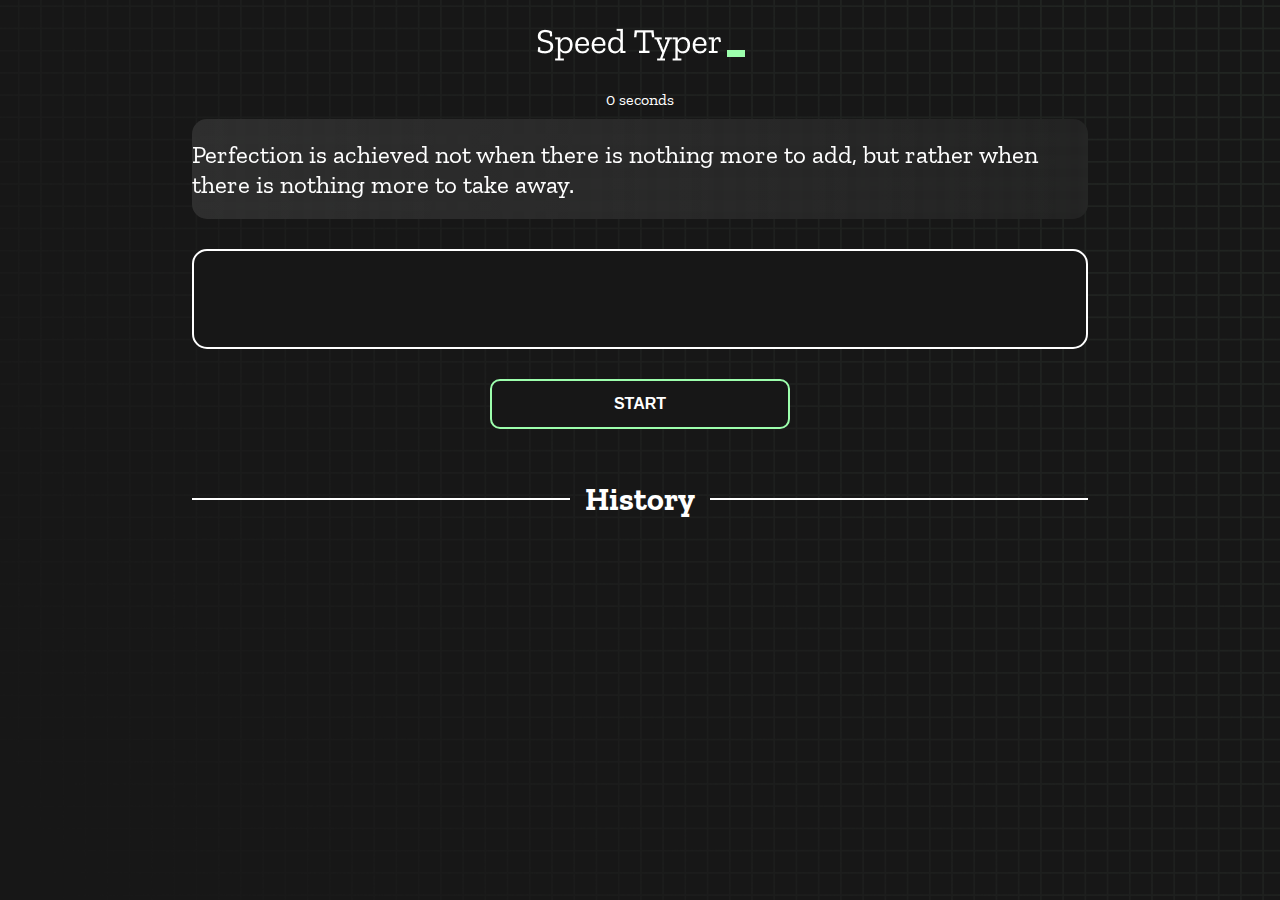
==== index.html @ fdcc238a "Initial commit" ====
<!DOCTYPE html>
<html lang="en">
  <head>
    <meta charset="UTF-8" />
    <meta http-equiv="X-UA-Compatible" content="IE=edge" />
    <meta name="viewport" content="width=device-width, initial-scale=1.0" />
    <title>Speed Monster</title>
    <link rel="stylesheet" href="styles.css" />
    <link rel="preconnect" href="https://fonts.googleapis.com" />
    <link rel="preconnect" href="https://fonts.gstatic.com" crossorigin />
    <link
      href="https://fonts.googleapis.com/css2?family=Zilla+Slab:wght@300;400;500&display=swap"
      rel="stylesheet"
    />
  </head>
  <body>
    <h1 class="title"><img src="./logo.png" /></h1>
    <div id="show-time">0 seconds</div>

    <div class="box-container">
      <div id="question"></div>

      <div id="display" class="inactive"></div>

      <div class="buttons">
        <button id="starts">START</button>
      </div>

      <div class="divider-container">
        <div class="line"></div>
        <h1 class="title2">History</h1>
        <div class="line"></div>
      </div>
      <div id="histories"></div>
    </div>

    <div id="countdown"></div>
    <div id="modal-background" class="hidden"></div>
    <div id="result" class="hidden"></div>

    <script src="./history.js"></script>
    <script src="./script.js"></script>
  </body>
</html>
---- styles.css ----
* {
  padding: 0;
  margin: 0;
  box-sizing: border-box;
}

body {
  background-image: url("./bg.png");
  background-size: cover;
  background-position: left top;
  font-family: "Zilla Slab", serif;
}

.box-container {
  width: 70%;
  margin: 0 auto;
}

#question {
  height: 100px;
  display: flex;
  align-items: center;
  justify-content: center;
  color: white;
  font-size: 25px;
  border-radius: 15px;
  background: rgb(255, 255, 255);
  background: linear-gradient(
    92.49deg,
    rgba(255, 255, 255, 0.1) 0.18%,
    rgba(255, 255, 255, 0.05) 99.85%
  );
  backdrop-filter: blur(5px);
  margin-bottom: 30px;
}

#display {
  height: 100px;
  display: flex;
  flex-wrap: wrap;
  align-items: center;
  padding-left: 5rem;
  color: white;
  font-size: 32px;
  background-color: #171717;
  border: 2px solid #9dffad;
  border-radius: 15px;
}

#countdown {
  position: fixed;
  height: 100vh;
  width: 100vw;
  background-color: rgba(0, 0, 0, 0.8);
  top: 0;
  left: 0;
  display: flex;
  align-items: center;
  justify-content: center;
  font-size: 3rem;
  color: white;
  display: none;
}
#result {
  position: fixed;
  top: 10%; 
  left: 10%;
  transform: translate(-50%, -50%);
  height: 250px;
  width: 400px;
  background-color: #171717;
  border-radius: 15px;
  border: 2px solid #9dffad;
  color: white;
  text-align: center;
  padding: 2rem;
}
#show-time{
  text-align: center;
  color: white;
  margin: 10px 0;
}

.green {
  color: #9dffad;
}
.red {
  color: #eb6565;
}
.bold {
  font-weight: 700;
}
.inactive {
  border: 2px solid white !important;
}
.hidden {
  display: none;
}
.title {
  text-align: center;
  color: white;
  margin: 20px 0;
}

.divider-container {
  height: 80px;
  display: flex;
  justify-content: center;
  align-items: center;
  gap: 15px;
  margin: 0 auto;
}

.line {
  height: 2px;
  background: white;
  width: 100%;
}

.title2 {
  color: white;
  display: block;
}

.buttons {
  display: flex;
  justify-content: center;
  margin: 30px 0;
}
button {
  padding: 10px 20px;
  border: none;
  font-size: 16px;
  font-weight: bold;
  width: 300px;
  height: 50px;
  color: white;
  background-color: #171717;
  border-radius: 10px;
  border: 2px solid #9dffad;
  cursor: pointer;
}

#histories {
  display: flex;
  flex-wrap: wrap;
  justify-content: space-around;
}

.card {
  width: 100%;
  height: 100%;
  padding: 50px;
  display: flex;
  justify-content: space-between;
  align-items: center;
  padding: 20px 30px;
  color: white;
  border-radius: 15px;
  background: rgb(255, 255, 255);
  background: linear-gradient(
    92.49deg,
    rgba(255, 255, 255, 0.1) 0.18%,
    rgba(255, 255, 255, 0.05) 99.85%
  );
  backdrop-filter: blur(5px);
  margin-bottom: 30px;
}

#modal-background {
  background: rgb(255, 255, 255);
  background: linear-gradient(
    92.49deg,
    rgba(255, 255, 255, 0.1) 0.18%,
    rgba(255, 255, 255, 0.05) 99.85%
  );
  backdrop-filter: blur(5px);
  height: 100vh;
  width: 100%;
  position: fixed;
  top: 0;
}

@media only screen and (max-width: 700px) {
  .box-container {
    padding: 0 20px;
    width: 100%;
  }
  .card {
    flex-direction: column;
  }
}
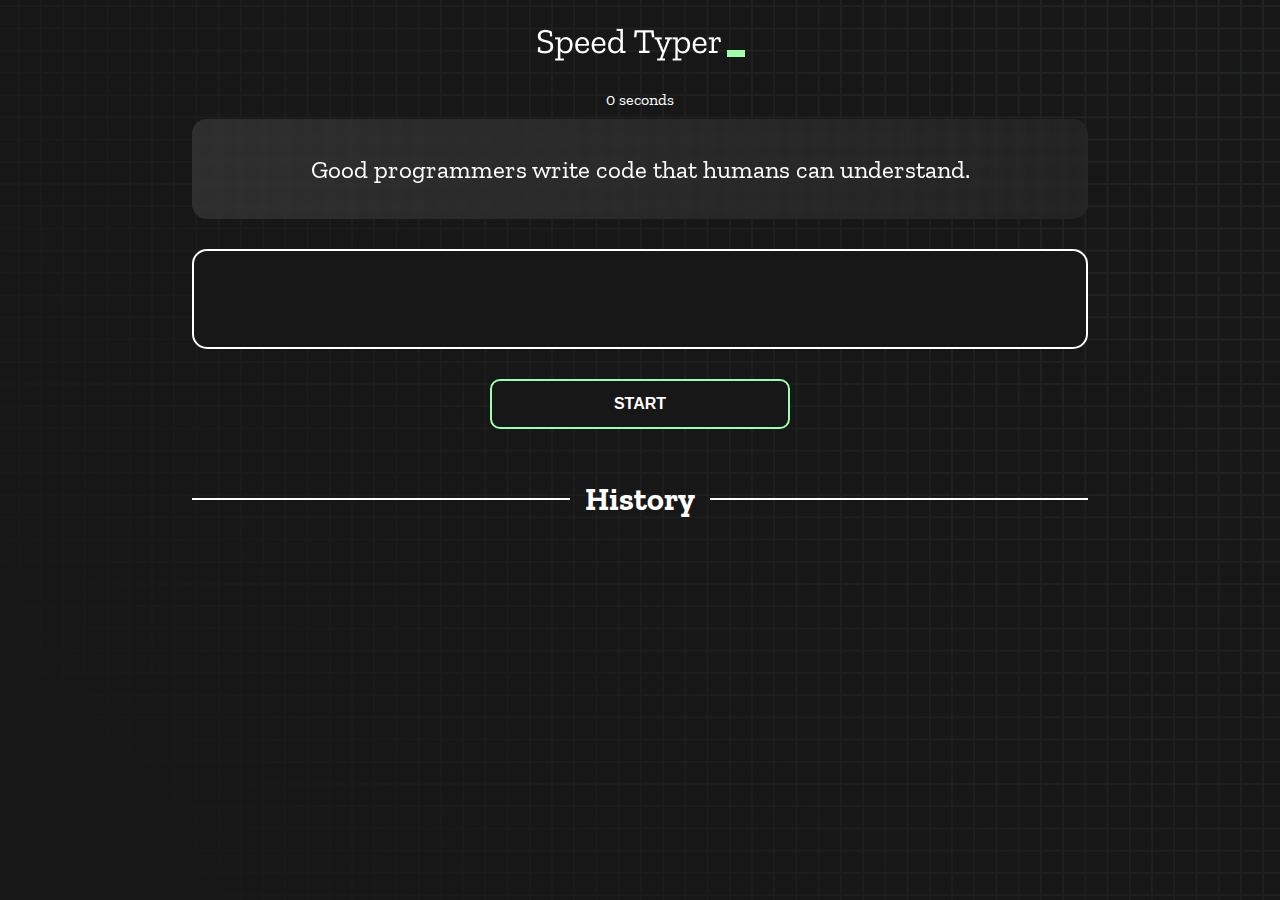
==== commit ef8f4b2f: "html file update" ====
--- a/index.html
+++ b/index.html
@@ -4,7 +4,7 @@
     <meta charset="UTF-8" />
     <meta http-equiv="X-UA-Compatible" content="IE=edge" />
     <meta name="viewport" content="width=device-width, initial-scale=1.0" />
-    <title>Speed Monster</title>
+    <title>Typeing Speed Monster</title>
     <link rel="stylesheet" href="styles.css" />
     <link rel="preconnect" href="https://fonts.googleapis.com" />
     <link rel="preconnect" href="https://fonts.gstatic.com" crossorigin />
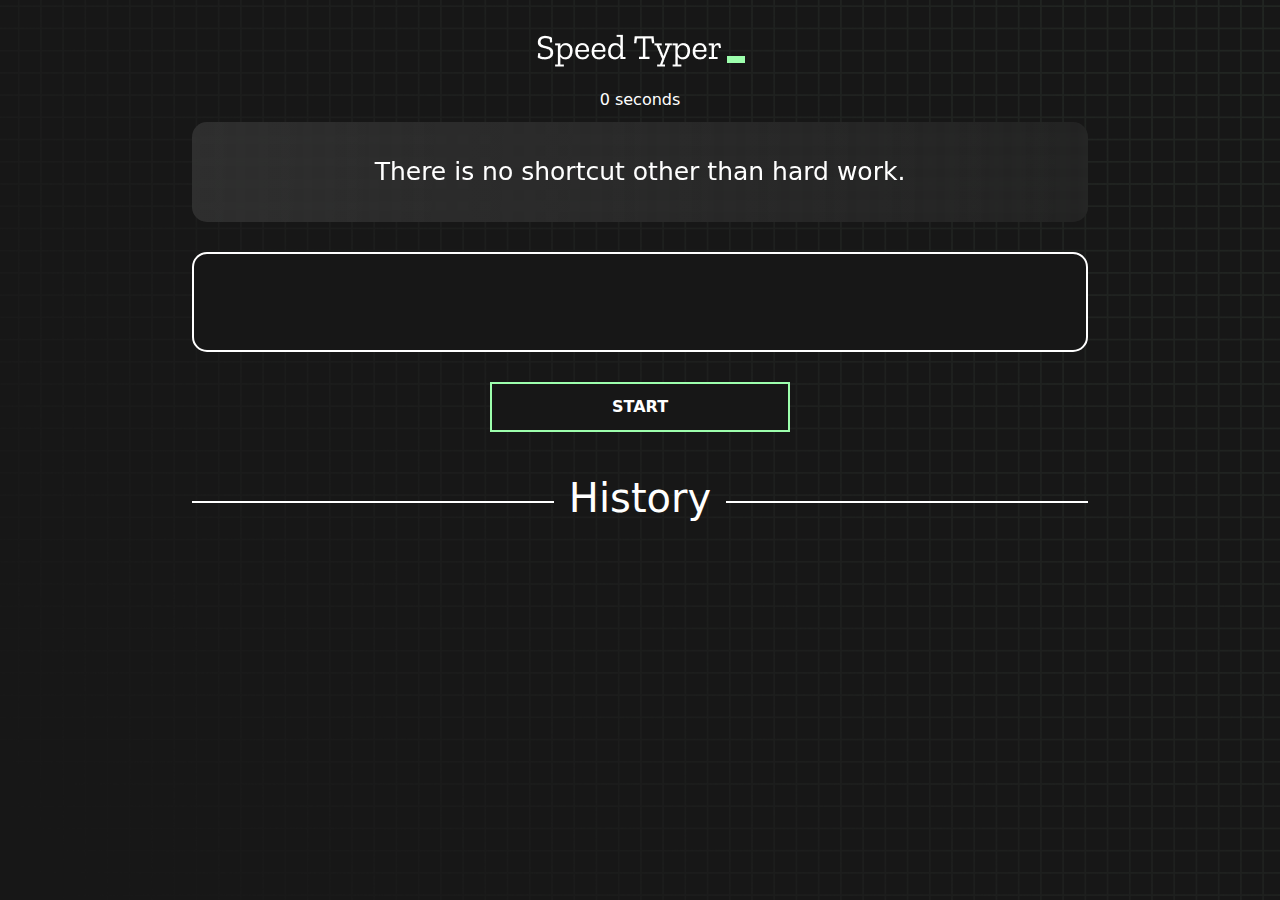
==== commit b18b36c0: "responsive solved" ====
--- a/index.html
+++ b/index.html
@@ -8,6 +8,7 @@
     <link rel="stylesheet" href="styles.css" />
     <link rel="preconnect" href="https://fonts.googleapis.com" />
     <link rel="preconnect" href="https://fonts.gstatic.com" crossorigin />
+    <link href="https://cdn.jsdelivr.net/npm/bootstrap@5.2.1/dist/css/bootstrap.min.css" rel="stylesheet">
     <link
       href="https://fonts.googleapis.com/css2?family=Zilla+Slab:wght@300;400;500&display=swap"
       rel="stylesheet"
@@ -31,7 +32,10 @@
         <h1 class="title2">History</h1>
         <div class="line"></div>
       </div>
-      <div id="histories"></div>
+      <div id="histories" class="row row-cols-1 row-cols-md-3 g-2">
+      <div class="col" style="color: black;">
+        
+      </div>
     </div>
 
     <div id="countdown"></div>
--- a/styles.css
+++ b/styles.css
@@ -95,6 +95,7 @@
 }
 .hidden {
   display: none;
+  /* margin-left: 30%; */
 }
 .title {
   text-align: center;
@@ -148,14 +149,16 @@
 }
 
 .card {
-  width: 100%;
-  height: 100%;
+  /* width: 90%; */
+  /* height: 100%; */
+  /* margin: 0 5px; */
   padding: 50px;
   display: flex;
   justify-content: space-between;
   align-items: center;
+  text-align: center;
   padding: 20px 30px;
-  color: white;
+  color: black;
   border-radius: 15px;
   background: rgb(255, 255, 255);
   background: linear-gradient(
@@ -181,6 +184,10 @@
   top: 0;
 }
 
+.resultSec{
+  float: right;
+}
+
 @media only screen and (max-width: 700px) {
   .box-container {
     padding: 0 20px;
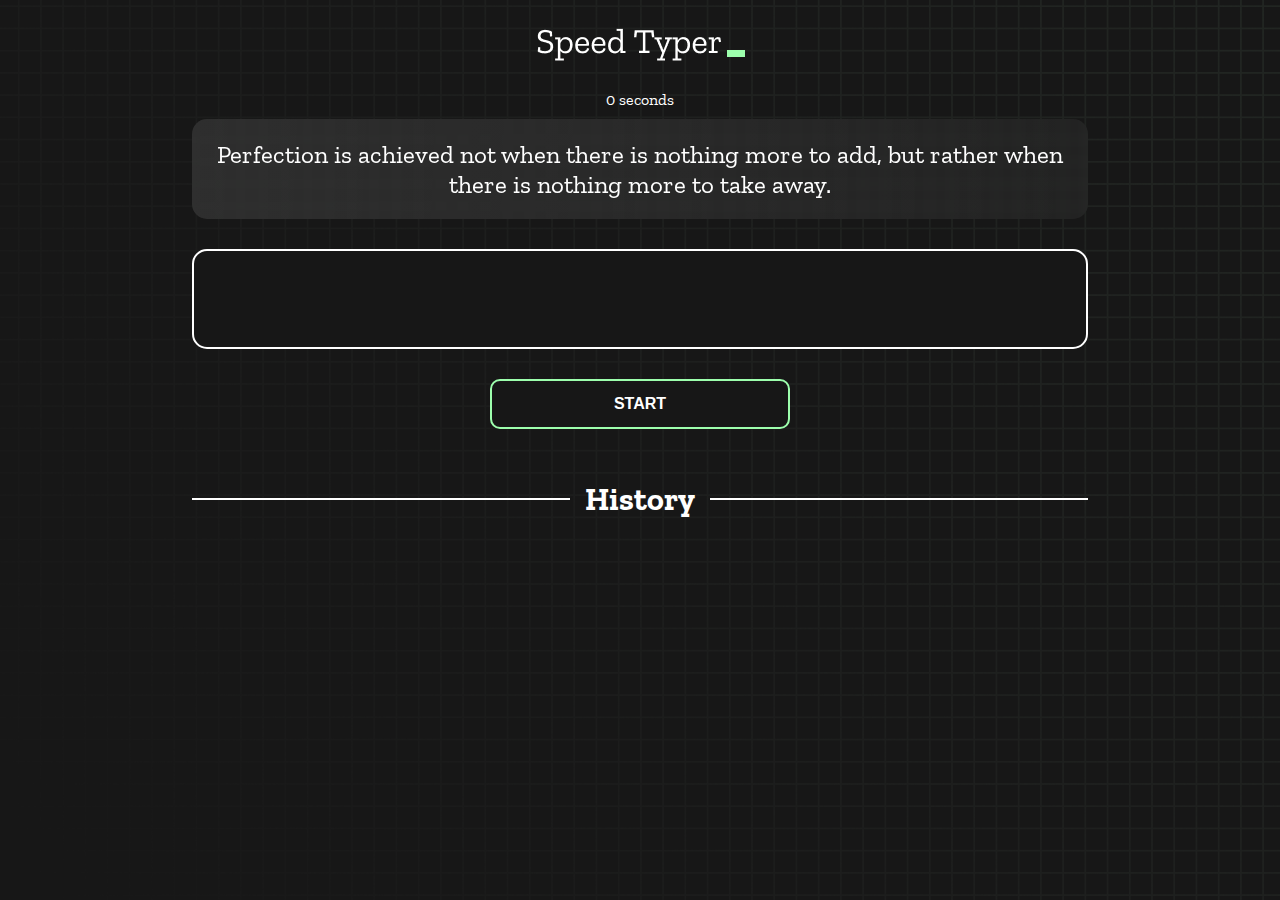
==== commit 63275472: "history fiext" ====
--- a/index.html
+++ b/index.html
@@ -8,7 +8,6 @@
     <link rel="stylesheet" href="styles.css" />
     <link rel="preconnect" href="https://fonts.googleapis.com" />
     <link rel="preconnect" href="https://fonts.gstatic.com" crossorigin />
-    <link href="https://cdn.jsdelivr.net/npm/bootstrap@5.2.1/dist/css/bootstrap.min.css" rel="stylesheet">
     <link
       href="https://fonts.googleapis.com/css2?family=Zilla+Slab:wght@300;400;500&display=swap"
       rel="stylesheet"
@@ -32,10 +31,8 @@
         <h1 class="title2">History</h1>
         <div class="line"></div>
       </div>
-      <div id="histories" class="row row-cols-1 row-cols-md-3 g-2">
-      <div class="col" style="color: black;">
-        
-      </div>
+      <div id="histories">
+      
     </div>
 
     <div id="countdown"></div>
--- a/styles.css
+++ b/styles.css
@@ -22,6 +22,7 @@
   align-items: center;
   justify-content: center;
   color: white;
+  text-align: center;
   font-size: 25px;
   border-radius: 15px;
   background: rgb(255, 255, 255);
@@ -64,8 +65,8 @@
 #result {
   position: fixed;
   top: 10%; 
-  left: 10%;
-  transform: translate(-50%, -50%);
+  left: 35%;
+  /* transform: translate(-0%, 10%); */
   height: 250px;
   width: 400px;
   background-color: #171717;
@@ -148,17 +149,14 @@
   justify-content: space-around;
 }
 
+
 .card {
-  /* width: 90%; */
-  /* height: 100%; */
-  /* margin: 0 5px; */
-  padding: 50px;
-  display: flex;
-  justify-content: space-between;
-  align-items: center;
+  width: 30%;
+  height: 100%;
   text-align: center;
   padding: 20px 30px;
-  color: black;
+  margin: 0 10px;
+  color: white;
   border-radius: 15px;
   background: rgb(255, 255, 255);
   background: linear-gradient(
@@ -182,11 +180,12 @@
   width: 100%;
   position: fixed;
   top: 0;
+  left: 0;
 }
 
-.resultSec{
+/* .resultSec{
   float: right;
-}
+} */
 
 @media only screen and (max-width: 700px) {
   .box-container {
@@ -194,6 +193,7 @@
     width: 100%;
   }
   .card {
+    width: 100%;
     flex-direction: column;
   }
 }
